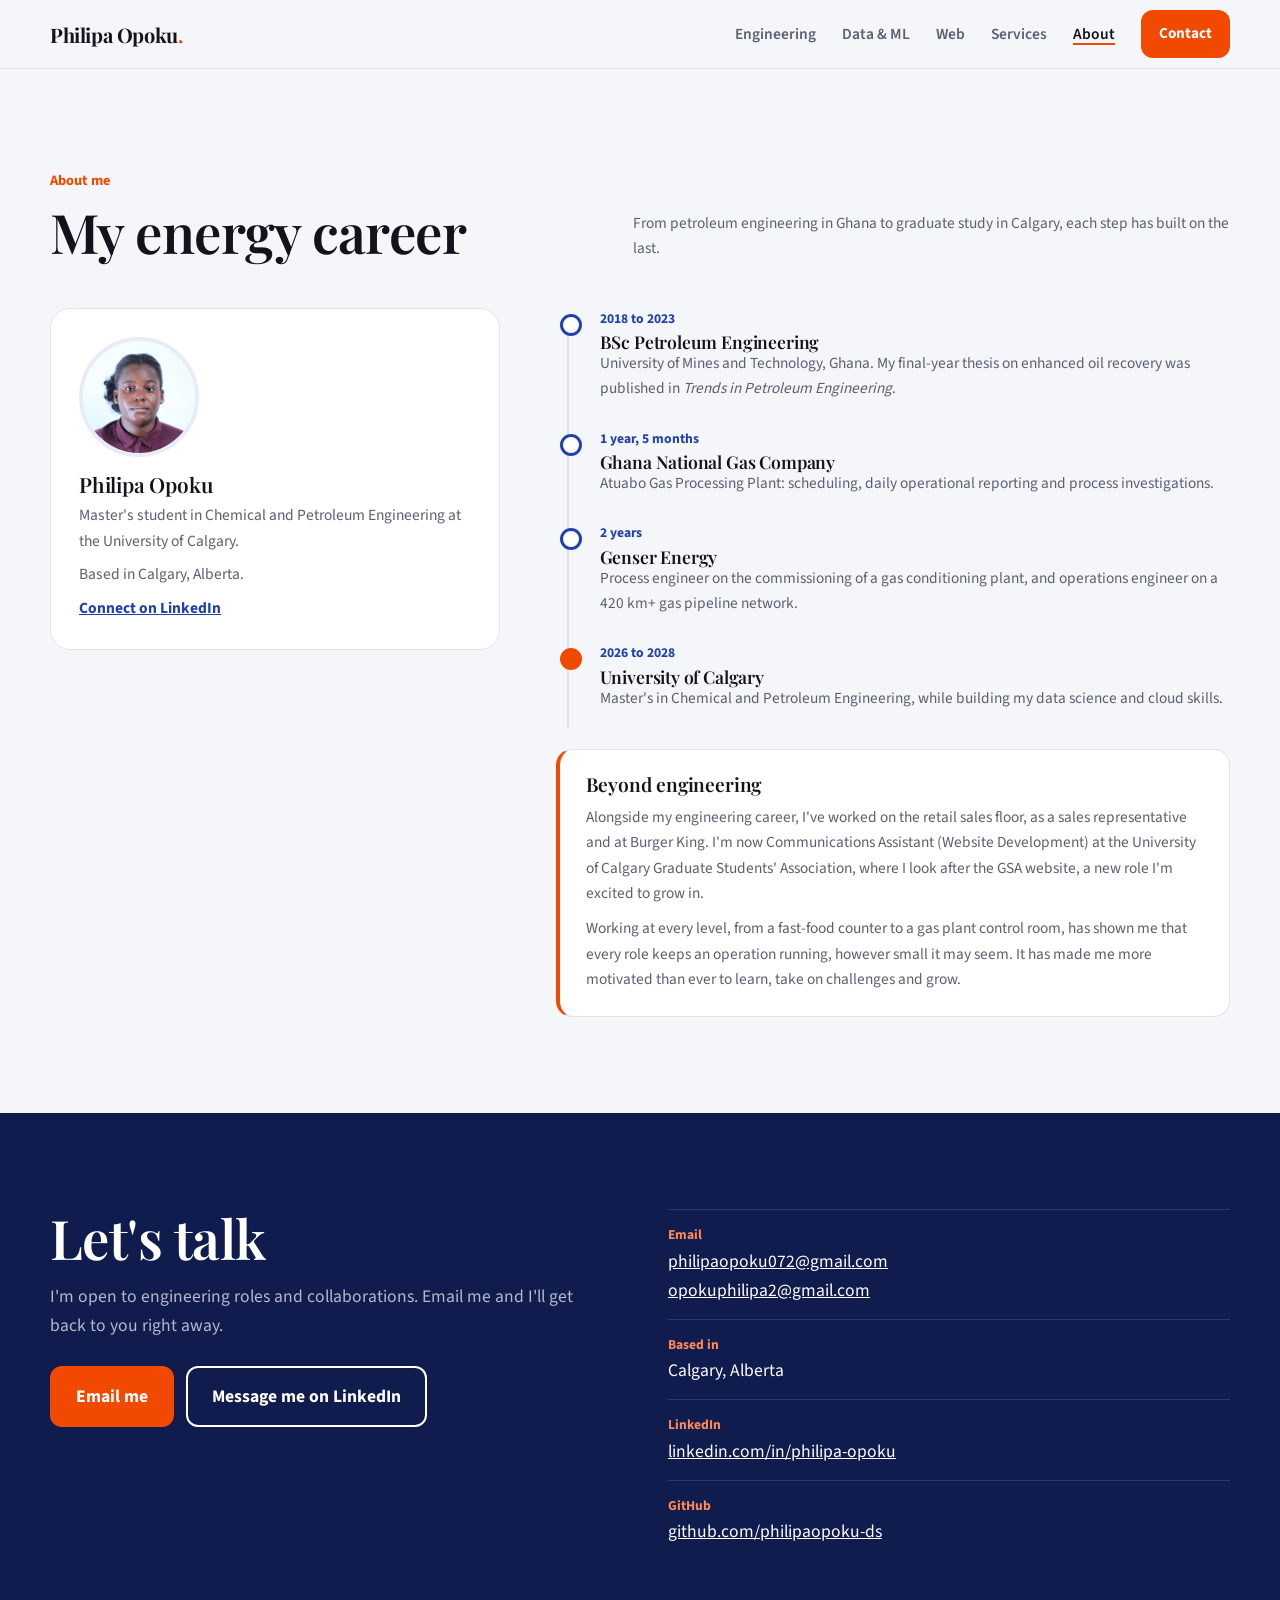
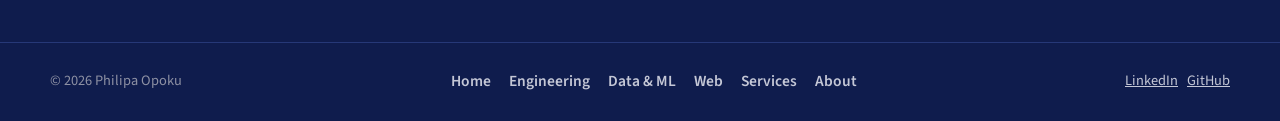
==== about.html @ 01927d67 "Add files via upload" ====
<!DOCTYPE html>
<html lang="en">
<head>
<meta charset="UTF-8">
<meta name="viewport" content="width=device-width, initial-scale=1">
<title>About | Philipa Opoku</title>
<meta name="description" content="Philipa Opoku: petroleum and process engineer from Ghana, now completing a Master's in Chemical and Petroleum Engineering at the University of Calgary.">
<meta property="og:title" content="About | Philipa Opoku">
<meta property="og:description" content="Philipa Opoku: petroleum and process engineer from Ghana, now completing a Master's in Chemical and Petroleum Engineering at the University of Calgary.">
<meta property="og:type" content="website">
<meta property="og:url" content="https://philipaopoku-ds.github.io/My_Portfolio_WEBSITE/about.html">
<meta property="og:image" content="https://philipaopoku-ds.github.io/My_Portfolio_WEBSITE/images/valve.jpg">
<meta name="twitter:card" content="summary_large_image">
<link rel="canonical" href="https://philipaopoku-ds.github.io/My_Portfolio_WEBSITE/about.html">
<link rel="icon" href="data:image/svg+xml,%3Csvg xmlns='http://www.w3.org/2000/svg' viewBox='0 0 64 64'%3E%3Crect width='64' height='64' rx='14' fill='%2312131C'/%3E%3Ctext x='32' y='42' font-family='Arial' font-weight='700' font-size='26' fill='%23fff' text-anchor='middle'%3EPO%3C/text%3E%3Ccircle cx='51' cy='41' r='4' fill='%23F14A00'/%3E%3C/svg%3E">

<link rel="stylesheet" href="site.css">
</head>
<body>
<header class="site">
  <div class="wrap">
    <a class="brand" href="index.html">Philipa Opoku<span>.</span></a>
    <nav aria-label="Main">
      <button class="menu-toggle" aria-expanded="false" aria-controls="nav-list">Menu</button>
      <ul id="nav-list">
        <li><a href="engineering.html">Engineering</a></li>
        <li><a href="data.html">Data &amp; ML</a></li>
        <li><a href="web.html">Web</a></li>
        <li><a href="services.html">Services</a></li>
        <li><a href="about.html" aria-current="page">About</a></li>
        <li><a class="btn btn-orange" href="#contact">Contact</a></li>
      </ul>
    </nav>
  </div>
</header>
<main id="top">
<section class="block journey" id="journey" aria-labelledby="journey-title">
  <div class="wrap">
    <div class="head">
      <div><span class="tag">About me</span><h1 id="journey-title">My energy career</h1></div>
      <p>From petroleum engineering in Ghana to graduate study in Calgary, each step has built on the last.</p>
    </div>
    <div class="journey-grid">
      <aside class="about-card">
        <img src="images/profile.jpg" alt="Portrait of Philipa Opoku" width="240" height="240" loading="lazy">
        <h3>Philipa Opoku</h3>
        <p>Master's student in Chemical and Petroleum Engineering at the University of Calgary.</p>
        <p>Based in Calgary, Alberta.</p>
        <p><a href="https://www.linkedin.com/in/philipa-opoku" target="_blank" rel="noopener" style="font-weight:700">Connect on LinkedIn</a></p>
      </aside>
      <div>
        <ol>
          <li><span class="when">2018 to 2023</span><h3>BSc Petroleum Engineering</h3><p>University of Mines and Technology, Ghana. My final-year thesis on enhanced oil recovery was published in <i>Trends in Petroleum Engineering</i>.</p></li>
          <li><span class="when">1 year, 5 months</span><h3>Ghana National Gas Company</h3><p>Atuabo Gas Processing Plant: scheduling, daily operational reporting and process investigations.</p></li>
          <li><span class="when">2 years</span><h3>Genser Energy</h3><p>Process engineer on the commissioning of a gas conditioning plant, and operations engineer on a 420 km+ gas pipeline network.</p></li>
          <li class="now"><span class="when">2026 to 2028</span><h3>University of Calgary</h3><p>Master's in Chemical and Petroleum Engineering, while building my data science and cloud skills.</p></li>
        </ol>
        <div class="beyond">
          <h3>Beyond engineering</h3>
          <p>Alongside my engineering career, I've worked on the retail sales floor, as a sales representative and at Burger King. I'm now Communications Assistant (Website Development) at the University of Calgary Graduate Students' Association, where I look after the GSA website, a new role I'm excited to grow in.</p>
          <p>Working at every level, from a fast-food counter to a gas plant control room, has shown me that every role keeps an operation running, however small it may seem. It has made me more motivated than ever to learn, take on challenges and grow.</p>
        </div>
      </div>
    </div>
  </div>
</section>

<section class="block contact" id="contact" aria-labelledby="contact-title">
  <div class="wrap">
    <div>
      <h2 id="contact-title">Let's talk</h2>
      <p>I'm open to engineering roles and collaborations. Email me and I'll get back to you right away.</p>
      <div class="contact-actions"><a class="btn btn-orange" href="mailto:philipaopoku072@gmail.com">Email me</a><a class="btn btn-ghost" href="https://www.linkedin.com/in/philipa-opoku" target="_blank" rel="noopener">Message me on LinkedIn</a></div>
    </div>
    <ul class="contact-list">
      <li><b>Email</b><a href="mailto:philipaopoku072@gmail.com">philipaopoku072@gmail.com</a><br><a href="mailto:opokuphilipa2@gmail.com">opokuphilipa2@gmail.com</a></li>
      <li><b>Based in</b><span>Calgary, Alberta</span></li>
      <li><b>LinkedIn</b><a href="https://www.linkedin.com/in/philipa-opoku" target="_blank" rel="noopener">linkedin.com/in/philipa-opoku</a></li>
      <li><b>GitHub</b><a href="https://github.com/philipaopoku-ds" target="_blank" rel="noopener">github.com/philipaopoku-ds</a></li>
    </ul>
  </div>
</section>
</main>
<footer>
  <div class="wrap">
    <span>© <span id="year">2026</span> Philipa Opoku</span>
    <nav class="foot-nav" aria-label="Footer"><a href="index.html">Home</a> <a href="engineering.html">Engineering</a> <a href="data.html">Data &amp; ML</a> <a href="web.html">Web</a> <a href="services.html">Services</a> <a href="about.html">About</a></nav>
    <span><a href="https://www.linkedin.com/in/philipa-opoku" target="_blank" rel="noopener">LinkedIn</a> &nbsp; <a href="https://github.com/philipaopoku-ds" target="_blank" rel="noopener">GitHub</a></span>
  </div>
</footer>
<script>
document.getElementById('year').textContent = new Date().getFullYear();
const t = document.querySelector('.menu-toggle'), list = document.getElementById('nav-list');
t.addEventListener('click', () => { const o = list.classList.toggle('open'); t.setAttribute('aria-expanded', o); t.textContent = o ? 'Close' : 'Menu'; });
list.querySelectorAll('a').forEach(a => a.addEventListener('click', () => { list.classList.remove('open'); t.setAttribute('aria-expanded', false); t.textContent = 'Menu'; }));
</script>
</body>
</html>
---- site.css ----
:root{
  --ink:#12131C;
  --blue:#2040AE;
  --plum:#500073;
  --orange:#F14A00;
  --paper:#F5F6FA;
  --white:#FFFFFF;
  --muted:#5B5F72;
  --line:#E1E3EC;
  --soft:#E8ECF9;
}
*{box-sizing:border-box;margin:0;padding:0}
html{scroll-behavior:smooth;scroll-padding-top:76px}
body{font-family:"Source Sans 3",system-ui,sans-serif;color:var(--ink);background:var(--paper);font-size:1.0625rem;line-height:1.65}
img{display:block;max-width:100%;height:auto}
a{color:var(--blue)}
:focus-visible{outline:3px solid var(--orange);outline-offset:3px}
.wrap{width:min(1180px,100% - 40px);margin-inline:auto}
h1,h2,h3{line-height:1.08;letter-spacing:-.025em;font-weight:800}
.btn{display:inline-block;text-decoration:none;font-weight:700;padding:14px 24px;border-radius:12px;border:2px solid transparent;font:inherit;font-weight:700;cursor:pointer}
.btn-orange{background:var(--orange);color:#fff}
.btn-orange:hover{background:#D63F00}
.btn-line{border-color:var(--ink);color:var(--ink);background:transparent}
.btn-line:hover{background:var(--ink);color:#fff}
.sr{position:absolute!important;width:1px;height:1px;overflow:hidden;clip:rect(0 0 0 0)}

/* header */
header.site{position:sticky;top:0;z-index:30;background:rgba(245,246,250,.92);backdrop-filter:blur(10px);border-bottom:1px solid var(--line)}
header.site .wrap{display:flex;align-items:center;justify-content:space-between;height:68px}
.brand{font-weight:800;font-size:1.15rem;text-decoration:none;color:var(--ink);letter-spacing:-.02em}
.brand span{color:var(--orange)}
nav ul{list-style:none;display:flex;gap:26px;align-items:center}
nav a{text-decoration:none;color:var(--muted);font-weight:600;font-size:.97rem}
nav a:hover{color:var(--ink)}
nav .btn{padding:9px 16px;color:#fff;font-size:.95rem}
.menu-toggle{display:none;background:none;border:1.5px solid var(--ink);border-radius:10px;padding:7px 14px;font:inherit;font-weight:600}

nav a[aria-current]{color:var(--ink);box-shadow:inset 0 -2px 0 var(--orange)}
nav .sep{width:1px;height:20px;background:var(--line)}
/* hero */
.hero{padding:64px 0 72px}
.hero .wrap{display:grid;grid-template-columns:1.1fr .9fr;gap:56px;align-items:center}
.hero .hello{font-weight:700;color:var(--plum)}
.hero h1{font-size:clamp(2.6rem,5.6vw,4.6rem);margin-top:10px}
.hero h1 .accent{color:var(--blue)}
.hero p.lead{margin-top:20px;font-size:1.18rem;color:var(--muted);max-width:44ch}
.hero .actions{margin-top:30px;display:flex;gap:12px;flex-wrap:wrap}
.proof{margin-top:40px;display:grid;grid-template-columns:repeat(3,1fr);gap:18px;border-top:1px solid var(--line);padding-top:24px}
.proof strong{display:block;font-size:1.5rem;letter-spacing:-.02em}
.proof span{color:var(--muted);font-size:.92rem;line-height:1.4;display:block}
.hero figure{position:relative}
.hero figure img{border-radius:22px;aspect-ratio:4/5;object-fit:cover;width:100%;box-shadow:0 30px 60px #12131c26}
.hero figcaption{position:absolute;left:18px;bottom:18px;right:18px;background:rgba(18,19,28,.82);color:#fff;border-radius:14px;padding:12px 16px;font-size:.92rem;line-height:1.45}
.hero figcaption b{color:#FFB08A}

/* sides */
.sides{padding:0 0 80px}
.sides ul{list-style:none;display:grid;grid-template-columns:repeat(4,1fr);gap:16px}
.sides a{display:block;height:100%;text-decoration:none;color:var(--ink);background:var(--white);border:1px solid var(--line);border-radius:18px;padding:22px;transition:border-color .2s,transform .2s}
.sides a:hover{border-color:var(--blue);transform:translateY(-2px)}
.hub-title{font-size:.9rem;font-weight:700;letter-spacing:0;color:var(--muted);text-transform:uppercase;margin-bottom:14px}
.routes{margin-top:16px;display:grid;grid-template-columns:1fr 1fr;gap:16px}
.routes a{display:flex;flex-wrap:wrap;gap:4px 8px;align-items:center;text-decoration:none;color:var(--ink);font-weight:700;background:var(--soft);border:1px solid #CBD3F2;border-radius:14px;padding:16px 20px}
.routes a:hover{border-color:var(--blue)}
.routes span{color:var(--muted);font-weight:600}
.routes b{color:var(--blue);margin-left:auto}
.sides .ic{width:44px;height:44px;border-radius:12px;display:grid;place-items:center;margin-bottom:14px}
.sides h2{font-size:1.15rem}
.sides p{color:var(--muted);font-size:.95rem;margin-top:6px;line-height:1.5}

section.block{padding:96px 0}
.head{display:grid;grid-template-columns:1fr 1.1fr;gap:40px;align-items:end;margin-bottom:46px}
.head .tag{display:inline-block;font-weight:700;font-size:.9rem;color:var(--orange);margin-bottom:10px}
.head h2{font-size:clamp(2.1rem,4.4vw,3.4rem)}
.head p{color:var(--muted)}

/* engineering */
.eng{background:#0F1C4D;color:#fff}
.eng .head p{color:#B6B9C9}
.eng .head .tag{color:#FF8A57}
.stories{display:grid;grid-template-columns:repeat(3,1fr);gap:18px}
.story{background:#16255E;border:1px solid #263877;border-radius:18px;padding:26px}
.story.wide{grid-column:span 2;display:grid;grid-template-columns:1fr 1fr;gap:26px;align-items:center}
.story.full{grid-column:1/-1;grid-template-columns:1.3fr 1fr}
.story.wide img{border-radius:12px;aspect-ratio:4/3;object-fit:cover;width:100%}
.story h3{font-size:1.22rem}
.story .kind{font-size:.85rem;font-weight:700;color:#FF8A57;margin-bottom:8px;display:block}
.story p{color:#C4C7D6;margin-top:10px;font-size:.98rem}
.story .result{margin-top:14px;padding-top:14px;border-top:1px solid #263877;color:#fff;font-weight:600;font-size:.95rem}
.gallery{margin-top:44px;display:grid;grid-template-columns:repeat(4,1fr);gap:12px}
.gallery figure{position:relative;border-radius:14px;overflow:hidden;background:#16255E}
.gallery figure.tall{grid-row:span 2}
.gallery img{width:100%;height:100%;object-fit:cover;aspect-ratio:4/3}
.gallery figure img{height:100%}
.gallery figure.tall img{aspect-ratio:auto}
.gallery figcaption{position:absolute;left:0;right:0;bottom:0;padding:26px 14px 12px;background:linear-gradient(transparent,rgba(10,11,18,.88));font-size:.86rem;line-height:1.35;color:#fff}
.research{margin-top:44px;display:grid;grid-template-columns:1fr 1fr;gap:18px}
.research article{background:#16255E;border:1px solid #263877;border-radius:18px;padding:26px}
.research h3{font-size:1.22rem}
.research .kind{font-size:.85rem;font-weight:700;color:#FF8A57;margin-bottom:8px;display:block}
.research p{color:#C4C7D6;margin-top:10px;font-size:.98rem}
.research .result{color:#fff;font-weight:600;border-top:1px solid #263877;padding-top:14px;margin-top:14px}
.research .cite{font-size:.88rem;color:#9EA2B6;border-left:3px solid #FF8A57;padding-left:12px;margin-top:14px}
.tools{margin-top:22px;display:flex;flex-wrap:wrap;gap:8px}
.tools span{border:1px solid #2F4385;border-radius:999px;padding:6px 14px;font-size:.92rem;font-weight:600;color:#E3E5EE}
.earlier{margin-top:44px;display:grid;grid-template-columns:1fr 1fr;gap:18px}
.earlier div{border:1px solid #263877;border-radius:16px;padding:22px}
.earlier h3{font-size:1.08rem}
.earlier p{color:#C4C7D6;font-size:.96rem;margin-top:8px}

/* data */
.projects{display:grid;grid-template-columns:repeat(3,1fr);gap:20px}
.project{background:var(--white);border:1px solid var(--line);border-radius:18px;overflow:hidden;display:flex;flex-direction:column}
.project > img{aspect-ratio:16/9;object-fit:cover;width:100%}
.project .body{padding:22px;display:flex;flex-direction:column;gap:10px;flex:1}
.project h3{font-size:1.2rem}
.project p{color:var(--muted);font-size:.96rem}
.metrics{display:flex;gap:8px;flex-wrap:wrap}
.metrics span{background:var(--soft);color:var(--blue);font-weight:700;font-size:.85rem;padding:4px 10px;border-radius:999px}
.stack{font-size:.88rem;color:var(--muted)}
.links{margin-top:auto;display:flex;gap:16px;padding-top:8px}
.links a{font-weight:700;font-size:.95rem}

/* cloud */
.cloud{background:var(--white);border-block:1px solid var(--line)}
.cloud-grid{display:grid;grid-template-columns:.9fr 1.1fr;gap:28px;align-items:start}
.cert{border-radius:20px;padding:30px;background:linear-gradient(135deg,var(--blue),var(--plum));color:#fff}
.cert .badge{width:64px;height:64px;border-radius:16px;background:#fff;display:grid;place-items:center;margin-bottom:18px}
.cert h3{font-size:1.5rem}
.cert p{color:#DCE0F5;margin-top:8px}
.cert .next{margin-top:22px;padding-top:18px;border-top:1px solid #ffffff33}
.cert .next b{color:#fff}
.roadmap{display:grid;gap:12px}
.road{display:grid;grid-template-columns:1fr auto;gap:6px 16px;border:1px solid var(--line);border-radius:16px;padding:18px 20px;background:var(--paper)}
.road h3{font-size:1.05rem}
.road p{grid-column:1/-1;color:var(--muted);font-size:.94rem}
.road .status{font-size:.8rem;font-weight:700;padding:3px 10px;border-radius:999px;background:#FFF0E8;color:#B53800;align-self:start;white-space:nowrap}
.road .aws{grid-column:1/-1;font-size:.85rem;color:var(--blue);font-weight:600}

/* web */
.sites{display:grid;grid-template-columns:repeat(3,1fr);gap:18px}
.site-card{display:block;text-decoration:none;color:var(--ink);background:var(--white);border:1px solid var(--line);border-radius:16px;overflow:hidden;transition:border-color .2s}
.site-card:hover{border-color:var(--blue)}
.site-card img{aspect-ratio:16/10;object-fit:cover;width:100%;border-bottom:1px solid var(--line)}
.site-card div{padding:16px 18px}
.site-card h3{font-size:1.05rem}
.site-card p{color:var(--muted);font-size:.92rem;margin-top:4px}
.site-card.feature{grid-column:1/-1;display:grid;grid-template-columns:1.1fr 1fr}
.site-card.all{display:flex;flex-direction:column;justify-content:center;background:var(--soft);border-color:#CBD3F2;padding:28px}
.site-card.all div{padding:0}
.site-card.all .go{margin-top:14px;font-weight:700;color:var(--blue)}
.site-card.feature img{height:100%;border-bottom:none;border-right:1px solid var(--line)}
.site-card.feature div{padding:26px;align-self:center}
.site-card.feature h3{font-size:1.4rem}
.skills-row{margin-top:30px;display:flex;flex-wrap:wrap;gap:8px}
.skills-row span{border:1px solid var(--line);background:var(--white);border-radius:999px;padding:6px 14px;font-size:.92rem;font-weight:600}

/* services */
.services-sec{background:var(--white);border-block:1px solid var(--line)}
.services-sec .offer,.services-sec .hire{background:var(--paper)}
.offer-grid{display:grid;grid-template-columns:repeat(3,1fr);gap:20px}
.offer{background:var(--white);border:1px solid var(--line);border-top:4px solid var(--blue);border-radius:18px;padding:26px;display:flex;flex-direction:column}
.offer h3{font-size:1.3rem}
.offer > p{color:var(--muted);margin-top:8px;font-size:.98rem}
.offer ul{margin:16px 0 22px;padding-left:0;list-style:none;display:grid;gap:8px;font-size:.95rem}
.offer li{padding-left:26px;position:relative}
.offer li::before{content:"";position:absolute;left:2px;top:.45em;width:12px;height:7px;border-left:2.5px solid var(--orange);border-bottom:2.5px solid var(--orange);transform:rotate(-45deg)}
.offer-links{margin-top:auto;display:flex;align-items:center;justify-content:space-between;gap:12px;flex-wrap:wrap}
.offer-links > a:not(.btn){font-weight:700;font-size:.95rem}
.offer-links .btn{padding:10px 18px;font-size:.95rem}
.hire{margin-top:20px;display:grid;grid-template-columns:1.4fr auto;gap:24px;align-items:center;background:var(--white);border:1px solid var(--line);border-left:4px solid var(--plum);border-radius:18px;padding:24px 26px}
.hire h3{font-size:1.2rem}
.hire p{color:var(--muted);margin-top:6px;font-size:.97rem}
.hire .offer-links{gap:20px}
.process{list-style:none;margin-top:36px;display:grid;grid-template-columns:repeat(4,1fr);gap:16px;border-top:1px solid var(--line);padding-top:28px}
.process b{display:block;font-size:1rem}
.process span{color:var(--muted);font-size:.93rem;line-height:1.5;display:block;margin-top:4px}
/* journey */
.journey ol{list-style:none;position:relative;display:grid;gap:0}
.journey ol::before{content:"";position:absolute;left:11px;top:8px;bottom:8px;width:2px;background:var(--line)}
.journey li{position:relative;padding:0 0 26px 44px}
.journey li::before{content:"";position:absolute;left:4px;top:6px;width:16px;height:16px;border-radius:50%;background:var(--white);border:3px solid var(--blue)}
.journey li.now::before{background:var(--orange);border-color:var(--orange)}
.journey h3{font-size:1.1rem}
.journey .when{display:block;font-size:.85rem;font-weight:700;color:var(--blue);margin-bottom:2px}
.beyond{margin-top:12px;background:var(--white);border:1px solid var(--line);border-left:4px solid var(--orange);border-radius:16px;padding:24px 26px}
.beyond h3{font-size:1.2rem!important}
.beyond p{color:var(--muted);margin-top:10px}
.journey p{color:var(--muted);font-size:.96rem}
.journey-grid{display:grid;grid-template-columns:.8fr 1.2fr;gap:56px;align-items:start}
.about-card{background:var(--white);border:1px solid var(--line);border-radius:20px;padding:28px;position:sticky;top:96px}
.about-card img{width:120px;height:120px;border-radius:50%;object-fit:cover;border:4px solid var(--soft)}
.about-card h3{margin-top:16px;font-size:1.3rem}
.about-card p{color:var(--muted);margin-top:8px;font-size:.97rem}

/* contact */
.contact{background:#0F1C4D;color:#fff}
.contact .wrap{display:grid;grid-template-columns:1fr 1fr;gap:56px;align-items:start}
.contact h2{font-size:clamp(2.1rem,4.4vw,3.4rem)}
.contact p{color:#B6B9C9;margin-top:14px}
.contact-list{list-style:none;margin-top:28px;display:grid;gap:14px}
.contact-list li{border-top:1px solid #263877;padding-top:14px}
.contact-list b{display:block;font-size:.85rem;color:#FF8A57}
.contact-list a{color:#fff}
.foot-nav{display:flex;gap:18px}
form{background:#16255E;border:1px solid #263877;border-radius:20px;padding:28px;display:grid;gap:16px}
label{font-weight:600;font-size:.93rem;display:block;margin-bottom:6px}
input,select,textarea{width:100%;font:inherit;padding:12px 14px;border-radius:10px;border:1.5px solid #2F4385;background:#0F1C4D;color:#fff}
input:focus,select:focus,textarea:focus{outline:3px solid var(--orange);outline-offset:0;border-color:var(--orange)}
textarea{min-height:120px;resize:vertical}
footer{background:#0F1C4D;color:#8E91A4;border-top:1px solid #263877;padding:26px 0;font-size:.9rem}
footer .wrap{display:flex;justify-content:space-between;gap:16px;flex-wrap:wrap}
footer a{color:#C4C7D6}

@media (max-width:1000px){
  .sides ul{grid-template-columns:1fr 1fr}
  .stories{grid-template-columns:1fr 1fr}
  .projects,.sites{grid-template-columns:1fr 1fr}
  .gallery{grid-template-columns:repeat(3,1fr)}
}
@media (max-width:1000px){.offer-grid{grid-template-columns:1fr}.process{grid-template-columns:1fr 1fr}}
@media (max-width:900px){
  nav ul{display:none;position:absolute;top:68px;left:0;right:0;background:var(--paper);flex-direction:column;align-items:flex-start;padding:20px;gap:16px;border-bottom:1px solid var(--line)}
  nav ul.open{display:flex}
  nav .sep{display:none}
  .menu-toggle{display:block}
}
@media (max-width:820px){
  .routes,.hire{grid-template-columns:1fr}
  nav ul{display:none;position:absolute;top:68px;left:0;right:0;background:var(--paper);flex-direction:column;align-items:flex-start;padding:20px;gap:16px;border-bottom:1px solid var(--line)}
  nav ul.open{display:flex}
  .menu-toggle{display:block}
  .hero{padding:36px 0 56px}
  .hero .wrap,.head,.cloud-grid,.journey-grid,.contact .wrap,.earlier{grid-template-columns:1fr;gap:28px}
  .hero figure img{aspect-ratio:4/3}
  .about-card{position:static}
  .story.wide,.story.full{grid-column:auto;grid-template-columns:1fr}
  .site-card.feature{grid-column:auto;grid-template-columns:1fr}
  .site-card.feature img{border-right:none;border-bottom:1px solid var(--line)}
  section.block{padding:68px 0}
}
@media (max-width:600px){
  .sides ul,.stories,.projects,.sites{grid-template-columns:1fr}
  .gallery{grid-template-columns:1fr 1fr}
  .gallery figure.tall{grid-row:auto}
  .research{grid-template-columns:1fr!important}
  .proof{grid-template-columns:1fr;gap:14px}
  .process{grid-template-columns:1fr}
}
@media (prefers-reduced-motion:reduce){html{scroll-behavior:auto}.sides a,.site-card{transition:none}}

/* multi-page additions */
nav a[aria-current]{color:var(--ink);box-shadow:inset 0 -2px 0 var(--orange)}
.hero h1{font-size:clamp(2.1rem,4.2vw,3.5rem);line-height:1.1}
.paths{padding:0 0 88px}
.path-grid{display:grid;grid-template-columns:1.25fr 1fr;gap:18px}
.path{display:flex;flex-direction:column;text-decoration:none;color:var(--ink);background:var(--white);border:1px solid var(--line);border-radius:20px;padding:28px;transition:border-color .2s,transform .2s}
.path:hover{border-color:var(--blue);transform:translateY(-2px)}
.path.main{border-top:4px solid var(--orange)}
.path h3{font-size:1.4rem;margin-top:4px}
.path p{color:var(--muted);margin-top:8px;flex:1}
.path .go{margin-top:18px;font-weight:700;color:var(--blue)}
.path .ic{width:44px;height:44px;border-radius:12px;display:grid;place-items:center;margin-bottom:12px}
.also{margin-top:18px;color:var(--muted)}
.also a{font-weight:700}
.cloud-one{display:grid;grid-template-columns:1fr 1fr;gap:40px;align-items:center}
.cloud-one h2{font-size:clamp(2.1rem,4.4vw,3.4rem)}
.cloud-one p{color:var(--muted);margin-top:14px}
.cloud-one .cert p{color:#DCE0F5}
.contact-actions{margin-top:26px;display:flex;gap:12px;flex-wrap:wrap}
.btn-ghost{border-color:#fff;color:#fff}
.btn-ghost:hover{background:#fff;color:var(--ink)}
.contact .contact-list{margin-top:0}
.foot-nav{flex-wrap:wrap;gap:8px 18px}
.also-row{margin-top:18px;display:grid;grid-template-columns:repeat(3,1fr);gap:14px}
.also-row a{display:block;text-decoration:none;color:var(--ink);font-weight:700;background:var(--soft);border:1px solid #CBD3F2;border-radius:14px;padding:16px 18px;font-size:.97rem}
.also-row a:hover{border-color:var(--blue)}
.also-row span{display:block;font-size:.8rem;text-transform:uppercase;letter-spacing:.04em;color:var(--orange);margin-bottom:4px}
.cta-band{padding:0 0 90px}
.cta-band .wrap{display:flex;justify-content:space-between;align-items:center;gap:24px;flex-wrap:wrap;background:var(--white);border:1px solid var(--line);border-left:4px solid var(--orange);border-radius:18px;padding:26px 28px}
.cta-band h2{font-size:1.4rem}
.cta-band p{color:var(--muted);margin-top:6px}
@media (max-width:820px){.also-row{grid-template-columns:1fr}}
@media (max-width:820px){.path-grid,.cloud-one{grid-template-columns:1fr}}
@media (prefers-reduced-motion:reduce){.path{transition:none}}
.head h1{font-size:clamp(2.1rem,4.4vw,3.4rem)}

/* typography: Playfair Display headings + Source Sans 3 body */
@font-face{font-family:"Playfair Display";src:url("fonts/playfair-display-latin-wght-normal.woff2") format("woff2");font-weight:400 900;font-display:swap}
@font-face{font-family:"Source Sans 3";src:url("fonts/source-sans-3-latin-wght-normal.woff2") format("woff2");font-weight:200 900;font-display:swap}
body{font-family:"Source Sans 3",system-ui,-apple-system,"Segoe UI",sans-serif;font-size:1.1rem}
h1,h2,h3{font-family:"Playfair Display",Georgia,"Times New Roman",serif;font-weight:600;letter-spacing:-.01em;text-wrap:balance}
.brand{font-family:"Playfair Display",Georgia,serif;font-weight:700;font-size:1.25rem}
.hub-title{font-family:"Source Sans 3",system-ui,sans-serif;font-weight:700;letter-spacing:.06em}
.hero p.lead{max-width:50ch}
.proof strong{font-family:"Playfair Display",Georgia,serif;font-weight:600}
h1,h2,h3,.brand,.proof strong{font-variant-numeric:lining-nums}
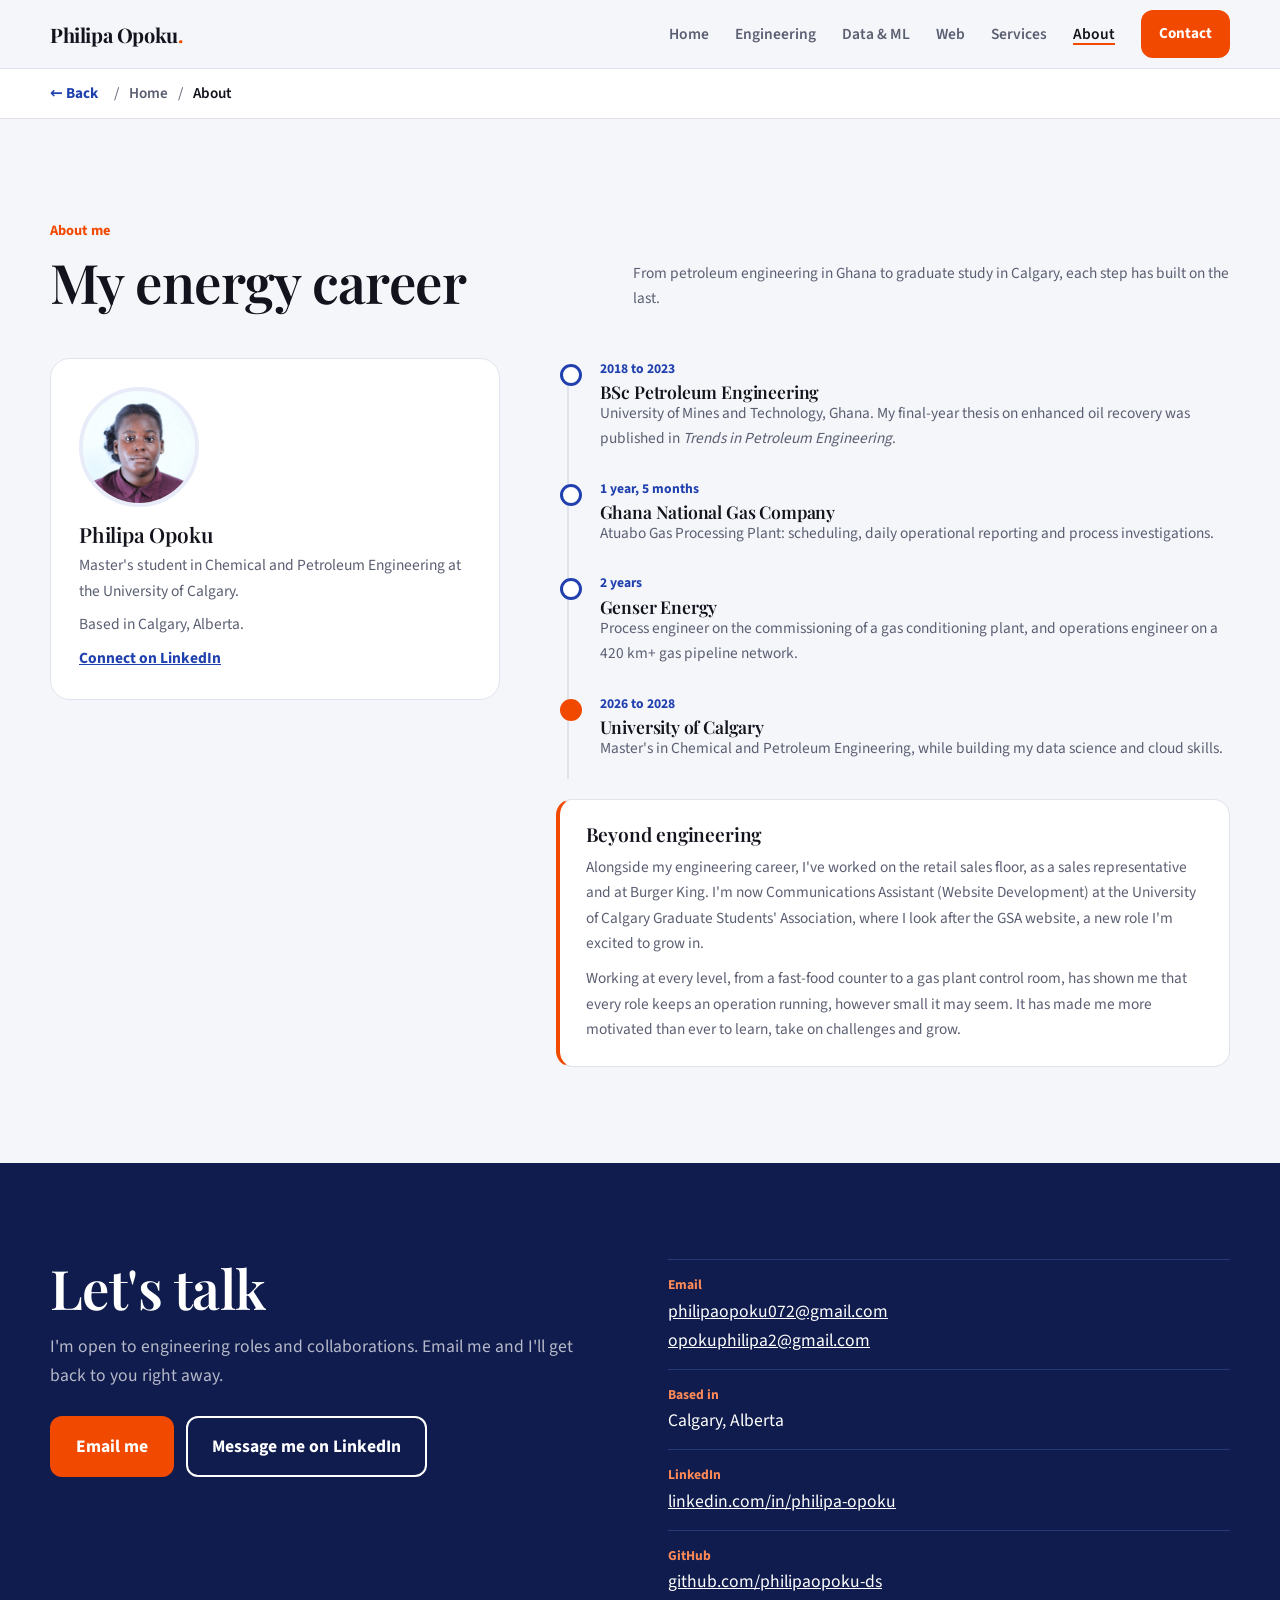
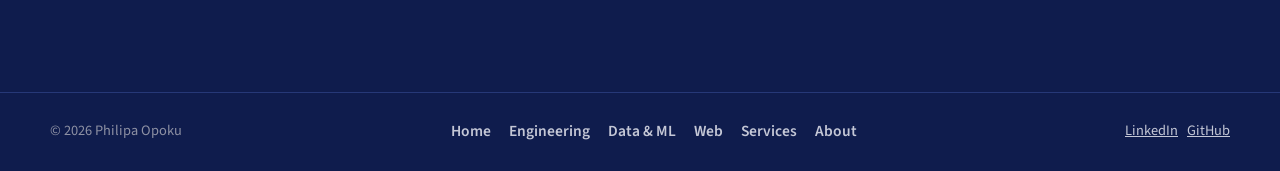
==== commit de56c3e7: "Add files via upload" ====
--- a/about.html
+++ b/about.html
@@ -23,6 +23,7 @@
     <nav aria-label="Main">
       <button class="menu-toggle" aria-expanded="false" aria-controls="nav-list">Menu</button>
       <ul id="nav-list">
+        <li><a href="index.html">Home</a></li>
         <li><a href="engineering.html">Engineering</a></li>
         <li><a href="data.html">Data &amp; ML</a></li>
         <li><a href="web.html">Web</a></li>
@@ -34,6 +35,7 @@
   </div>
 </header>
 <main id="top">
+<div class="crumbs"><div class="wrap"><a class="back" href="index.html" id="back-link">&larr; Back</a><span aria-hidden="true">/</span><a href="index.html">Home</a><span aria-hidden="true">/</span><span>About</span></div></div>
 <section class="block journey" id="journey" aria-labelledby="journey-title">
   <div class="wrap">
     <div class="head">
@@ -93,6 +95,8 @@
 const t = document.querySelector('.menu-toggle'), list = document.getElementById('nav-list');
 t.addEventListener('click', () => { const o = list.classList.toggle('open'); t.setAttribute('aria-expanded', o); t.textContent = o ? 'Close' : 'Menu'; });
 list.querySelectorAll('a').forEach(a => a.addEventListener('click', () => { list.classList.remove('open'); t.setAttribute('aria-expanded', false); t.textContent = 'Menu'; }));
+const back = document.getElementById('back-link');
+if (back) back.addEventListener('click', e => { if (document.referrer && new URL(document.referrer).host === location.host && history.length > 1) { e.preventDefault(); history.back(); } });
 </script>
 </body>
 </html>
--- a/site.css
+++ b/site.css
@@ -295,3 +295,54 @@
 .hero p.lead{max-width:50ch}
 .proof strong{font-family:"Playfair Display",Georgia,serif;font-weight:600}
 h1,h2,h3,.brand,.proof strong{font-variant-numeric:lining-nums}
+.research article.conf{grid-column:1/-1;border-left:4px solid #FF8A57}
+.project.feature{grid-column:1/-1;display:grid;grid-template-columns:1.15fr 1fr}
+.project.feature > img{aspect-ratio:auto;height:100%;object-fit:cover;object-position:left top;border-right:1px solid var(--line)}
+.project.feature .body{padding:30px;justify-content:center}
+.project.feature h3{font-size:1.5rem}
+.project .new{font-size:.8rem;font-weight:700;letter-spacing:.04em;text-transform:uppercase;color:var(--orange)}
+@media (max-width:820px){.project.feature{grid-column:auto;grid-template-columns:1fr}.project.feature > img{border-right:none;border-bottom:1px solid var(--line);aspect-ratio:16/10}}
+/* back link and breadcrumb */
+.crumbs{border-bottom:1px solid var(--line);background:var(--white)}
+.crumbs .wrap{display:flex;align-items:center;gap:10px;padding:12px 0;font-size:.95rem;color:var(--muted)}
+.crumbs a{color:var(--muted);text-decoration:none;font-weight:600}
+.crumbs a:hover{color:var(--ink)}
+.crumbs .back{color:var(--blue);font-weight:700;margin-right:6px}
+.crumbs span:last-child{color:var(--ink);font-weight:600}
+/* learning section */
+.learn{padding:0 0 72px}
+.learn .wrap{background:var(--white);border:1px solid var(--line);border-radius:22px;padding:40px}
+.learn-head{max-width:72ch}
+.learn-head .tag{display:inline-block;font-weight:700;font-size:.9rem;color:var(--orange);margin-bottom:8px}
+.learn-head h2{font-size:clamp(1.8rem,3.4vw,2.6rem)}
+.learn-head p{color:var(--muted);margin-top:14px;font-size:1.12rem}
+.learn-grid{margin-top:30px;display:grid;grid-template-columns:1fr 1fr;gap:20px}
+.learn-col{background:var(--paper);border-radius:16px;padding:24px 26px}
+.learn-col h3{font-size:1.25rem}
+.learn-col ul{list-style:none;margin-top:14px;display:grid;gap:12px}
+.learn-col li{position:relative;padding-left:24px;color:var(--ink)}
+.learn-col li::before{content:"";position:absolute;left:2px;top:.62em;width:8px;height:8px;border-radius:50%;background:var(--orange)}
+.learn-col:last-child li::before{background:var(--blue)}
+@media (max-width:820px){.learn-grid{grid-template-columns:1fr}.learn .wrap{padding:26px 22px}}
+/* cloud projects in progress */
+.builds{margin-top:44px}
+.builds-title{font-size:1.4rem}
+.build-grid{margin-top:16px;display:grid;grid-template-columns:1fr 1fr;gap:18px}
+.build{background:var(--paper);border:1px solid var(--line);border-radius:16px;padding:22px 24px}
+.build-top{display:flex;justify-content:space-between;align-items:flex-start;gap:12px}
+.build h4{font-family:"Playfair Display",Georgia,serif;font-weight:600;font-size:1.15rem;line-height:1.2}
+.build p{color:var(--muted);margin-top:10px;font-size:.98rem}
+.build .aws{color:var(--blue);font-weight:600;font-size:.88rem}
+.pill{flex-shrink:0;font-size:.8rem;font-weight:700;padding:4px 11px;border-radius:999px;white-space:nowrap}
+.pill.progress{background:#FFF0E8;color:#B53800}
+.pill.next-up{background:var(--soft);color:var(--blue)}
+.pill.live{background:#E7F4EC;color:#1F6B43}
+@media (max-width:820px){.build-grid{grid-template-columns:1fr}}
+.build-grid{grid-template-columns:repeat(6,1fr)}
+.build-grid .build{grid-column:span 2;display:flex;flex-direction:column}
+.build-grid .build:nth-child(-n+2){grid-column:span 3}
+.build .aws{margin-top:auto;padding-top:12px}
+.pill.planned{background:var(--white);color:var(--muted);border:1px solid var(--line)}
+@media (max-width:1000px){.build-grid{grid-template-columns:1fr 1fr}.build-grid .build,.build-grid .build:nth-child(-n+2){grid-column:auto}.build-grid .build:last-child{grid-column:1/-1}}
+@media (max-width:820px){.build-grid{grid-template-columns:1fr}.build-grid .build:last-child{grid-column:auto}}
+.build .build-link{margin-top:10px}.build .build-link a{font-weight:700}
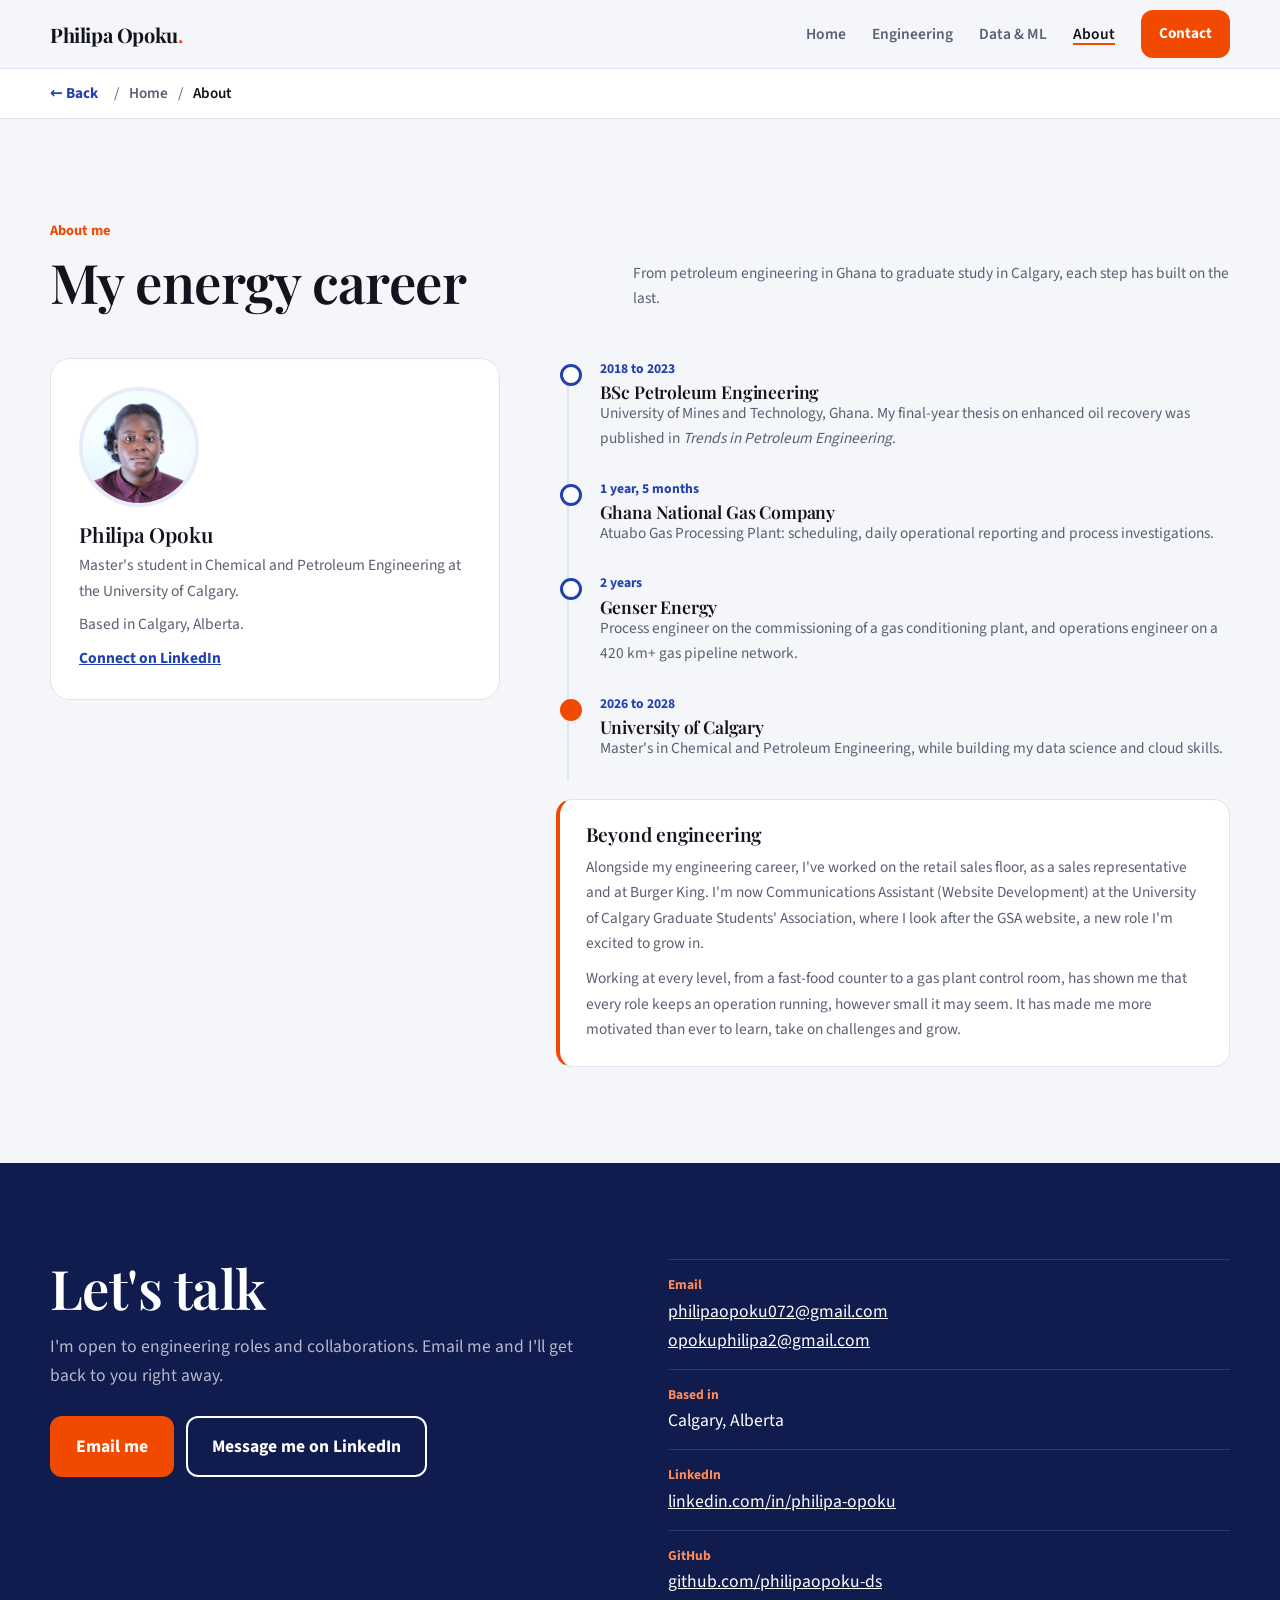
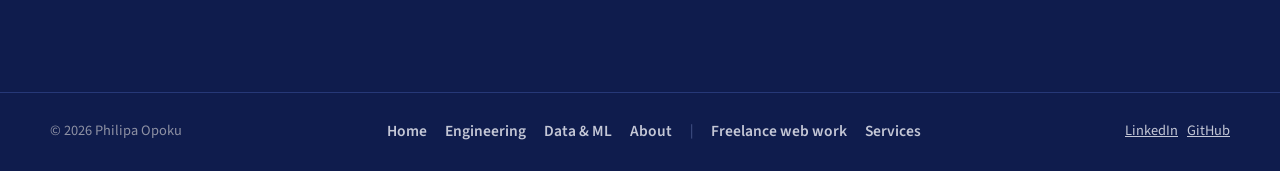
==== commit 3ec82b43: "Add files via upload" ====
--- a/about.html
+++ b/about.html
@@ -26,8 +26,6 @@
         <li><a href="index.html">Home</a></li>
         <li><a href="engineering.html">Engineering</a></li>
         <li><a href="data.html">Data &amp; ML</a></li>
-        <li><a href="web.html">Web</a></li>
-        <li><a href="services.html">Services</a></li>
         <li><a href="about.html" aria-current="page">About</a></li>
         <li><a class="btn btn-orange" href="#contact">Contact</a></li>
       </ul>
@@ -86,7 +84,7 @@
 <footer>
   <div class="wrap">
     <span>© <span id="year">2026</span> Philipa Opoku</span>
-    <nav class="foot-nav" aria-label="Footer"><a href="index.html">Home</a> <a href="engineering.html">Engineering</a> <a href="data.html">Data &amp; ML</a> <a href="web.html">Web</a> <a href="services.html">Services</a> <a href="about.html">About</a></nav>
+    <nav class="foot-nav" aria-label="Footer"><a href="index.html">Home</a> <a href="engineering.html">Engineering</a> <a href="data.html">Data &amp; ML</a> <a href="about.html">About</a> <span class="foot-sep" aria-hidden="true">|</span> <a href="web.html">Freelance web work</a> <a href="services.html">Services</a></nav>
     <span><a href="https://www.linkedin.com/in/philipa-opoku" target="_blank" rel="noopener">LinkedIn</a> &nbsp; <a href="https://github.com/philipaopoku-ds" target="_blank" rel="noopener">GitHub</a></span>
   </div>
 </footer>
--- a/site.css
+++ b/site.css
@@ -346,3 +346,35 @@
 @media (max-width:1000px){.build-grid{grid-template-columns:1fr 1fr}.build-grid .build,.build-grid .build:nth-child(-n+2){grid-column:auto}.build-grid .build:last-child{grid-column:1/-1}}
 @media (max-width:820px){.build-grid{grid-template-columns:1fr}.build-grid .build:last-child{grid-column:auto}}
 .build .build-link{margin-top:10px}.build .build-link a{font-weight:700}
+/* engineering work cards */
+.work-head{margin-top:56px;display:flex;justify-content:space-between;align-items:baseline;gap:16px;flex-wrap:wrap}
+.work-head h2{font-size:clamp(1.6rem,3vw,2.2rem);color:#fff}
+.work-head p{color:#B6B9C9;font-size:.95rem}
+.work{margin-top:18px;display:grid;grid-template-columns:repeat(3,1fr);gap:16px;align-items:start}
+.job{background:#16255E;border:1px solid #263877;border-radius:16px}
+.job summary{list-style:none;cursor:pointer;padding:22px 22px 18px;display:block}
+.job summary::-webkit-details-marker{display:none}
+.job summary:focus-visible{outline:3px solid var(--orange);outline-offset:2px;border-radius:16px}
+.job .kind{font-size:.85rem;font-weight:700;color:#FF8A57;display:block;margin-bottom:8px}
+.job h3{font-size:1.18rem;color:#fff}
+.job summary p{color:#C4C7D6;margin-top:8px;font-size:.96rem}
+.job .more{display:inline-block;margin-top:12px;font-weight:700;font-size:.9rem;color:#9DB4FF}
+.job .more::after{content:" +"}
+.job[open] .more::after{content:" \2212"}
+.job[open]{grid-column:1/-1}
+.job[open] .more{color:#fff}
+.job-body{padding:0 22px 22px;border-top:1px solid #263877;margin:0 22px;padding-left:0;padding-right:0;padding-top:16px;color:#C4C7D6}
+.job-body p{font-size:.98rem}
+.job-body ul{margin-top:10px;padding-left:20px;display:grid;gap:8px;font-size:.97rem}
+.job-body b{color:#fff}
+.ghana{margin-top:16px;display:grid;grid-template-columns:.9fr 1.1fr;gap:26px;background:#16255E;border:1px solid #263877;border-left:4px solid #FF8A57;border-radius:16px;padding:26px}
+.ghana .kind{font-size:.85rem;font-weight:700;color:#FF8A57;display:block;margin-bottom:8px}
+.ghana h3{font-size:1.3rem;color:#fff}
+.ghana p{color:#C4C7D6;margin-top:10px}
+.ghana ul{padding-left:20px;display:grid;gap:8px;color:#C4C7D6;font-size:.97rem}
+.ghana b{color:#fff}
+.earlier.one{grid-template-columns:1fr}
+@media (max-width:1000px){.work{grid-template-columns:1fr 1fr}}
+@media (max-width:820px){.work,.ghana{grid-template-columns:1fr}}
+@media (max-width:600px){.work{grid-template-columns:1fr}}
+.also-row.two{grid-template-columns:1fr 1fr}.foot-sep{color:#4B5A8F}@media (max-width:820px){.also-row.two{grid-template-columns:1fr}}
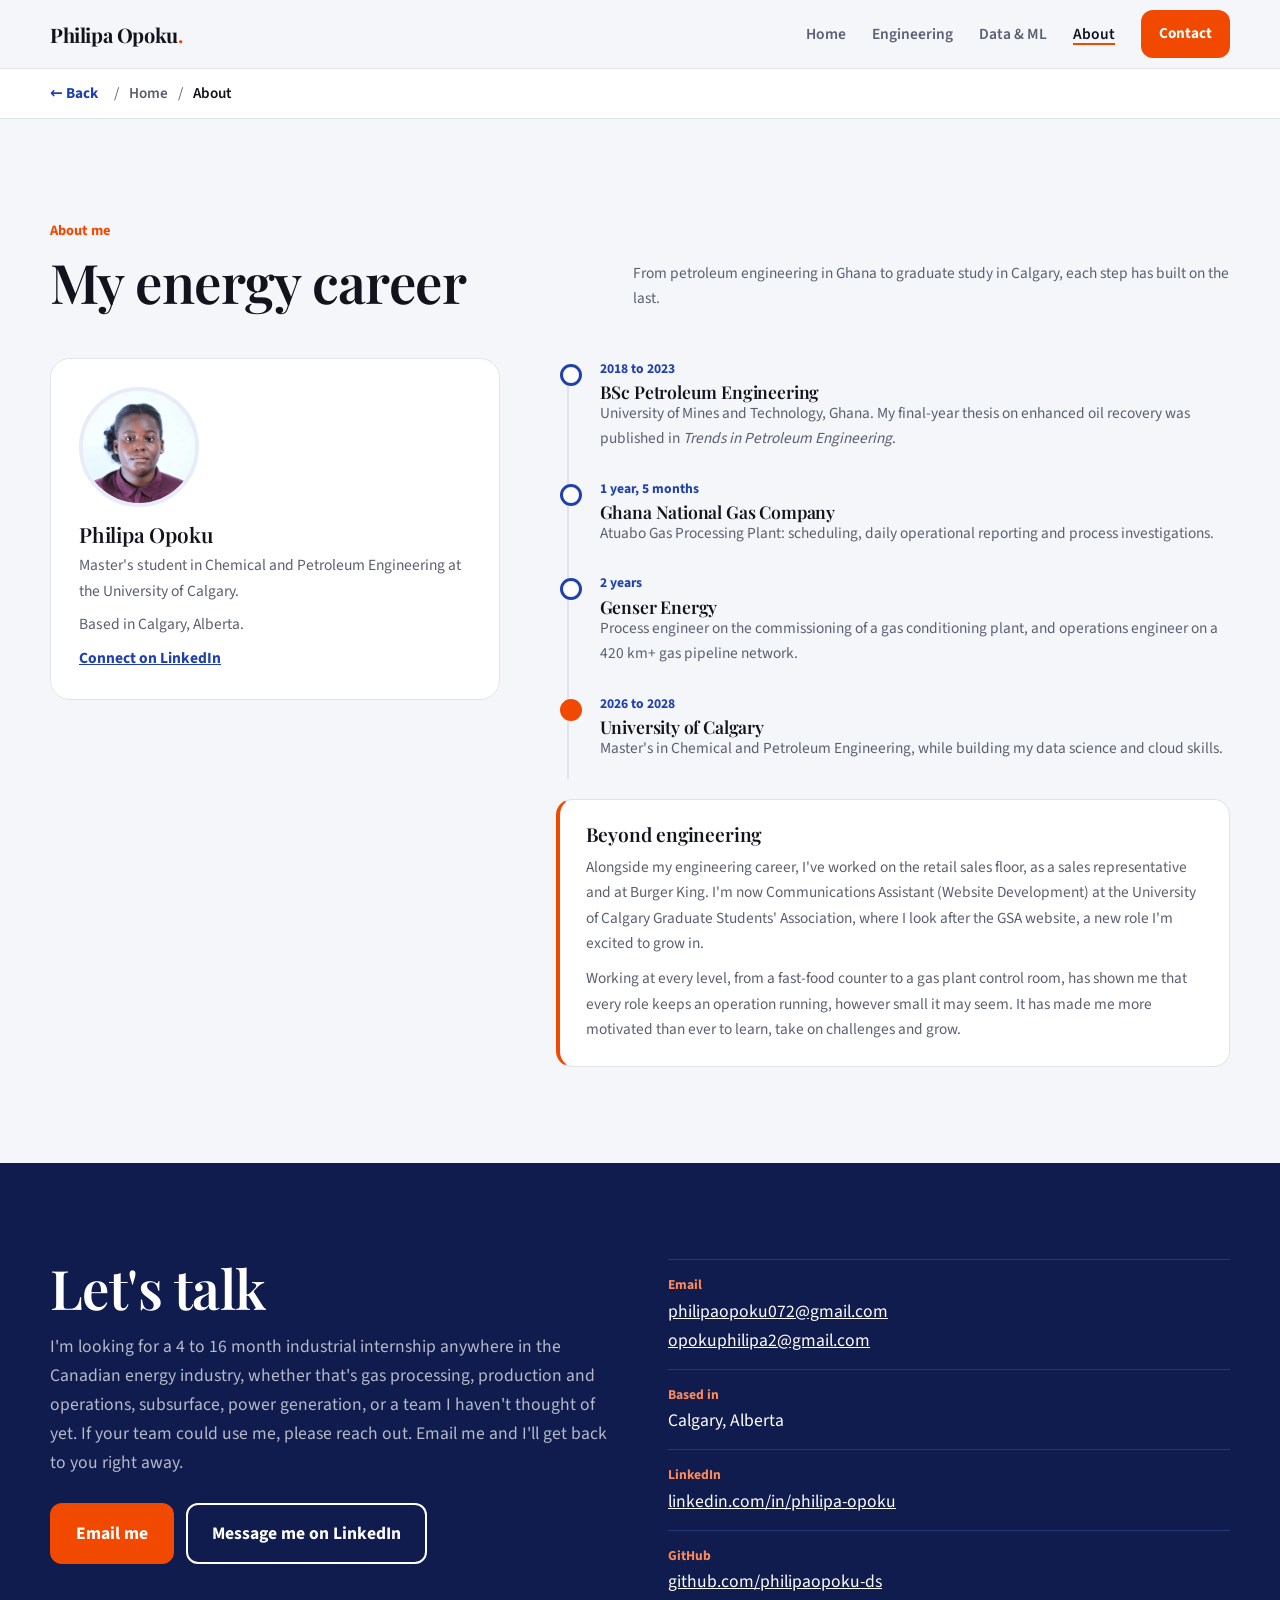
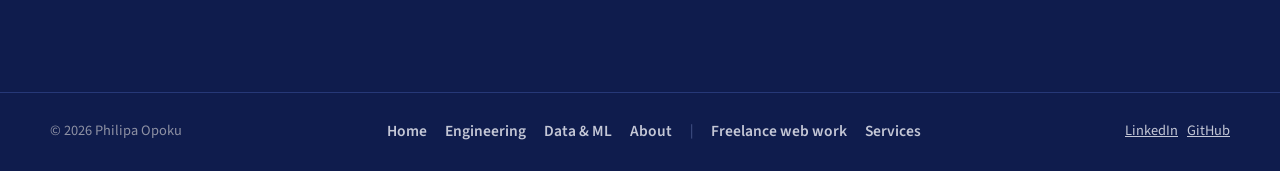
==== commit a46f6083: "Add files via upload" ====
--- a/about.html
+++ b/about.html
@@ -69,7 +69,7 @@
   <div class="wrap">
     <div>
       <h2 id="contact-title">Let's talk</h2>
-      <p>I'm open to engineering roles and collaborations. Email me and I'll get back to you right away.</p>
+      <p>I'm looking for a 4 to 16 month industrial internship anywhere in the Canadian energy industry, whether that's gas processing, production and operations, subsurface, power generation, or a team I haven't thought of yet. If your team could use me, please reach out. Email me and I'll get back to you right away.</p>
       <div class="contact-actions"><a class="btn btn-orange" href="mailto:philipaopoku072@gmail.com">Email me</a><a class="btn btn-ghost" href="https://www.linkedin.com/in/philipa-opoku" target="_blank" rel="noopener">Message me on LinkedIn</a></div>
     </div>
     <ul class="contact-list">
--- a/site.css
+++ b/site.css
@@ -378,3 +378,4 @@
 @media (max-width:820px){.work,.ghana{grid-template-columns:1fr}}
 @media (max-width:600px){.work{grid-template-columns:1fr}}
 .also-row.two{grid-template-columns:1fr 1fr}.foot-sep{color:#4B5A8F}@media (max-width:820px){.also-row.two{grid-template-columns:1fr}}
+.cert .verify{margin-top:16px}.cert .verify a{display:inline-block;background:#fff;color:var(--blue);font-weight:700;text-decoration:none;padding:9px 16px;border-radius:10px}.cert .verify a:hover{background:#FFF0E8;color:#B53800}
